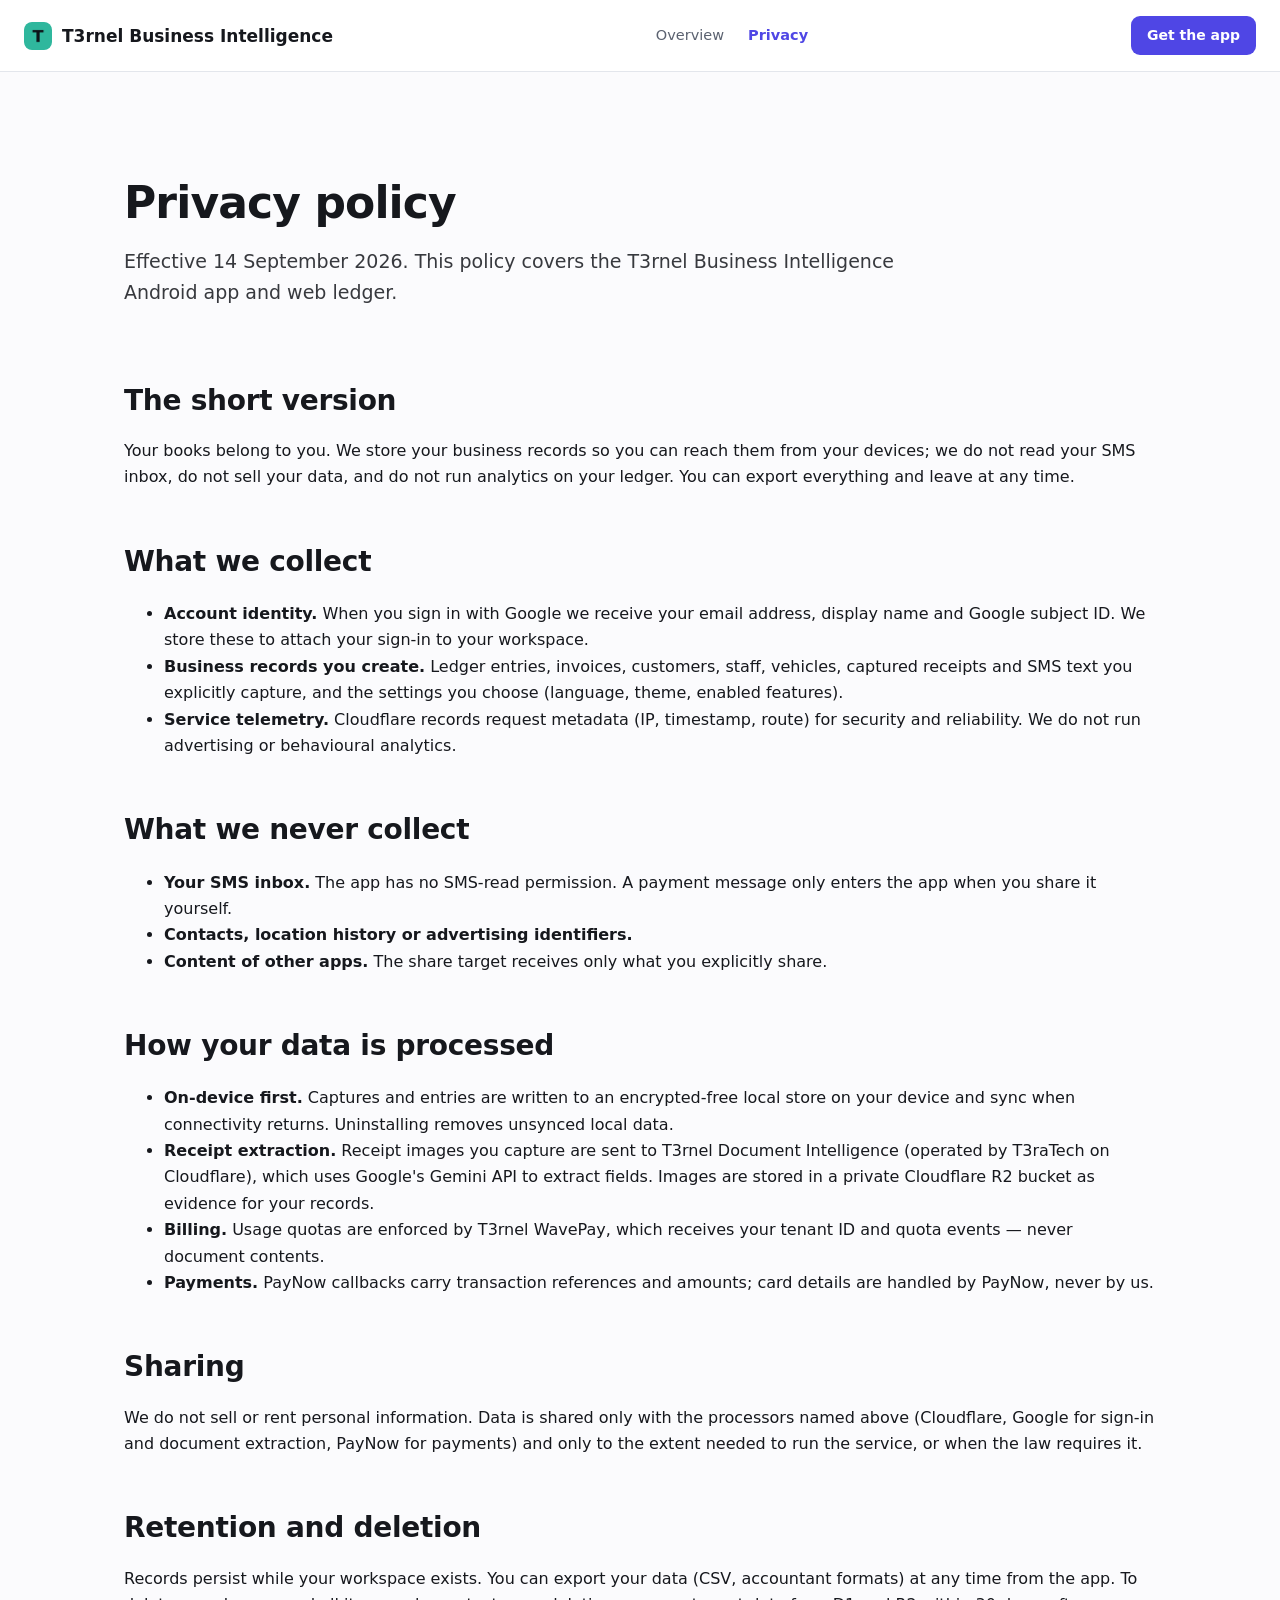
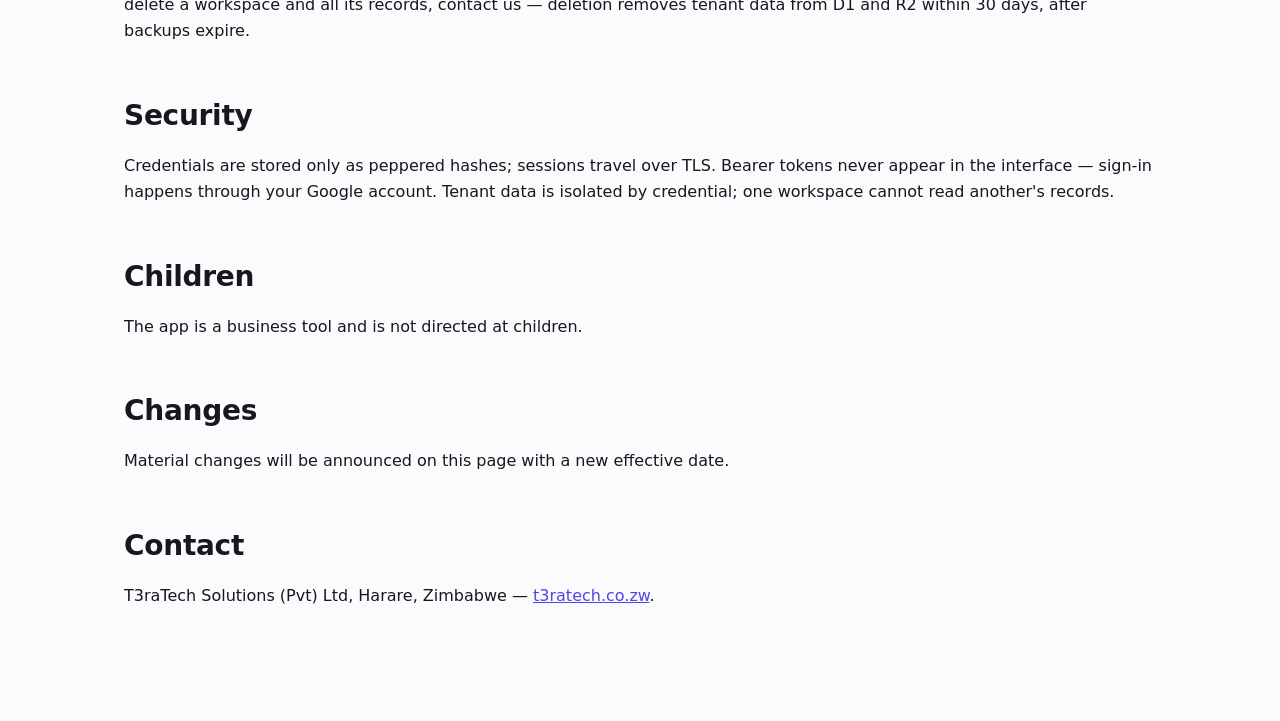
==== privacy.html @ 6ffb3356 "origin: bi.t3ratech.co.zw canonical URLs" ====
<!doctype html>
<html lang="en">
<head>
<meta charset="utf-8">
<meta name="viewport" content="width=device-width, initial-scale=1">
<title>Privacy — T3rnel Business Intelligence</title>
<meta name="description" content="Privacy policy for T3rnel Business Intelligence: what we collect, what we never collect, and where your data lives.">
<link rel="canonical" href="https://bi.t3ratech.co.zw/privacy.html">
<link rel="stylesheet" href="assets/style.css">
<link rel="icon" href="assets/screens/icon-512.png">
</head>
<body>
<a class="skip" href="#main">Skip to content</a>
<header class="site">
  <a class="brand" href="index.html"><img src="assets/screens/icon-512.png" alt="" width="28" height="28" style="border-radius:8px"> T3rnel Business Intelligence</a>
  <nav aria-label="Primary">
    <a href="index.html">Overview</a>
    <a href="privacy.html" aria-current="page">Privacy</a>
  </nav>
  <a class="store-cta" href="index.html#get">Get the app</a>
</header>
<main id="main">
<section class="hero">
  <h1>Privacy policy</h1>
  <p class="lead">Effective 14 September 2026. This policy covers the T3rnel Business Intelligence Android app and web ledger.</p>
</section>

<section>
  <h2>The short version</h2>
  <p>Your books belong to you. We store your business records so you can reach them from your devices; we do not read your SMS inbox, do not sell your data, and do not run analytics on your ledger. You can export everything and leave at any time.</p>
</section>

<section>
  <h2>What we collect</h2>
  <ul>
    <li><strong>Account identity.</strong> When you sign in with Google we receive your email address, display name and Google subject ID. We store these to attach your sign-in to your workspace.</li>
    <li><strong>Business records you create.</strong> Ledger entries, invoices, customers, staff, vehicles, captured receipts and SMS text you explicitly capture, and the settings you choose (language, theme, enabled features).</li>
    <li><strong>Service telemetry.</strong> Cloudflare records request metadata (IP, timestamp, route) for security and reliability. We do not run advertising or behavioural analytics.</li>
  </ul>
</section>

<section>
  <h2>What we never collect</h2>
  <ul>
    <li><strong>Your SMS inbox.</strong> The app has no SMS-read permission. A payment message only enters the app when you share it yourself.</li>
    <li><strong>Contacts, location history or advertising identifiers.</strong></li>
    <li><strong>Content of other apps.</strong> The share target receives only what you explicitly share.</li>
  </ul>
</section>

<section>
  <h2>How your data is processed</h2>
  <ul>
    <li><strong>On-device first.</strong> Captures and entries are written to an encrypted-free local store on your device and sync when connectivity returns. Uninstalling removes unsynced local data.</li>
    <li><strong>Receipt extraction.</strong> Receipt images you capture are sent to T3rnel Document Intelligence (operated by T3raTech on Cloudflare), which uses Google's Gemini API to extract fields. Images are stored in a private Cloudflare R2 bucket as evidence for your records.</li>
    <li><strong>Billing.</strong> Usage quotas are enforced by T3rnel WavePay, which receives your tenant ID and quota events — never document contents.</li>
    <li><strong>Payments.</strong> PayNow callbacks carry transaction references and amounts; card details are handled by PayNow, never by us.</li>
  </ul>
</section>

<section>
  <h2>Sharing</h2>
  <p>We do not sell or rent personal information. Data is shared only with the processors named above (Cloudflare, Google for sign-in and document extraction, PayNow for payments) and only to the extent needed to run the service, or when the law requires it.</p>
</section>

<section>
  <h2>Retention and deletion</h2>
  <p>Records persist while your workspace exists. You can export your data (CSV, accountant formats) at any time from the app. To delete a workspace and all its records, contact us — deletion removes tenant data from D1 and R2 within 30 days, after backups expire.</p>
</section>

<section>
  <h2>Security</h2>
  <p>Credentials are stored only as peppered hashes; sessions travel over TLS. Bearer tokens never appear in the interface — sign-in happens through your Google account. Tenant data is isolated by credential; one workspace cannot read another's records.</p>
</section>

<section>
  <h2>Children</h2>
  <p>The app is a business tool and is not directed at children.</p>
</section>

<section>
  <h2>Changes</h2>
  <p>Material changes will be announced on this page with a new effective date.</p>
</section>

<section>
  <h2>Contact</h2>
  <p>T3raTech Solutions (Pvt) Ltd, Harare, Zimbabwe — <a href="https://t3ratech.co.zw">t3ratech.co.zw</a>.</p>
</section>
</main>
</body>
</html>
---- assets/style.css ----
:root{
  --bg:#fbfbfd; --panel:#fff; --ink:#16181d; --muted:#5b6270; --line:#e3e6ec;
  --accent:#4f46e5; --accent-ink:#fff; --good:#0f7b4f; --code:#f4f5f8;
}
@media (prefers-color-scheme:dark){
  :root{ --bg:#0d0f14; --panel:#14171e; --ink:#eceef3; --muted:#9aa3b2; --line:#242833;
         --accent:#8b85ff; --accent-ink:#0d0f14; --good:#4ade80; --code:#1a1e27; }
}
*{box-sizing:border-box}
body{margin:0;background:var(--bg);color:var(--ink);
  font:16px/1.65 ui-sans-serif,system-ui,-apple-system,"Segoe UI",Roboto,Helvetica,Arial,sans-serif;
  -webkit-font-smoothing:antialiased}
.skip{position:absolute;left:-9999px}
.skip:focus{left:8px;top:8px;background:var(--accent);color:var(--accent-ink);padding:8px 12px;border-radius:8px;z-index:10}
header.site{display:flex;flex-wrap:wrap;gap:12px 18px;align-items:center;justify-content:space-between;
  padding:16px 24px;border-bottom:1px solid var(--line);background:var(--panel);position:sticky;top:0;z-index:5}
.brand{display:flex;align-items:center;gap:10px;font-weight:650;color:var(--ink);text-decoration:none;font-size:17px}
.store-cta{display:inline-block;background:var(--accent);color:var(--accent-ink);text-decoration:none;
  padding:8px 16px;border-radius:9px;font-weight:600;font-size:14px;white-space:nowrap}
.store-cta:hover{filter:brightness(1.08)}
select.store-cta{cursor:pointer;appearance:none;-webkit-appearance:none;background-image:url("data:image/svg+xml,%3Csvg xmlns='http://www.w3.org/2000/svg' width='12' height='12' viewBox='0 0 12 12'%3E%3Cpath fill='%23fff' d='M1 4h10L6 9 1 4z'/%3E%3C/svg%3E");background-repeat:no-repeat;background-position:right 12px center;padding-right:34px;border:none}
select.store-cta option{background:var(--panel);color:var(--ink)}
.mark{display:grid;place-items:center;width:28px;height:28px;border-radius:8px;background:var(--accent);color:var(--accent-ink);font-size:13px;font-weight:700}
header nav{display:flex;flex-wrap:wrap;gap:4px}
header nav a{color:var(--muted);text-decoration:none;padding:6px 10px;border-radius:8px;font-size:14.5px}
header nav a:hover{background:var(--code);color:var(--ink)}
header nav a[aria-current=page]{color:var(--accent);font-weight:600}
main{max-width:1080px;margin:0 auto;padding:8px 24px 64px}
section{margin:48px 0}
h1{font-size:clamp(28px,4.5vw,44px);line-height:1.15;letter-spacing:-.02em;margin:.4em 0}
h2{font-size:clamp(21px,2.6vw,28px);letter-spacing:-.01em;margin:1.6em 0 .5em}
h3{font-size:18px;margin:1.4em 0 .4em}
p{margin:.7em 0}
a{color:var(--accent)}
.lead{font-size:18px;color:var(--muted);max-width:70ch}
.fine{font-size:13.5px;color:var(--muted)}
.muted{color:var(--muted);font-size:13px;white-space:nowrap}
.eyebrow{font-size:13px;letter-spacing:.08em;text-transform:uppercase;color:var(--muted);margin-bottom:0}
.hero{padding:32px 0 8px}
.hero .lead{font-size:19px;color:var(--ink);opacity:.85}
.cta{display:flex;gap:12px;flex-wrap:wrap;margin-top:24px}
.button{display:inline-block;background:var(--accent);color:var(--accent-ink);text-decoration:none;
  padding:11px 20px;border-radius:10px;font-weight:600}
.button.ghost{background:transparent;color:var(--accent);border:1px solid var(--line)}
.cols{display:grid;gap:24px;grid-template-columns:repeat(auto-fit,minmax(260px,1fr))}
.grid{display:grid;gap:14px;grid-template-columns:repeat(auto-fit,minmax(260px,1fr))}
.tile{display:block;background:var(--panel);border:1px solid var(--line);border-radius:14px;padding:18px;text-decoration:none;color:var(--ink)}
.tile:hover{border-color:var(--accent)}
.tile h3{margin:0 0 6px}
.tile p{margin:0;color:var(--muted);font-size:14.5px}
.feature{background:var(--panel);border:1px solid var(--line);border-radius:14px;padding:22px 24px;margin:20px 0}
.feature ul{padding-left:20px}
.feature li{margin:.45em 0}
.tools{margin-top:14px;padding-top:12px;border-top:1px solid var(--line);font-size:13px;color:var(--muted)}
.tools span{text-transform:uppercase;letter-spacing:.07em;margin-right:8px}
code{background:var(--code);padding:1px 6px;border-radius:6px;font-size:.88em;
  font-family:ui-monospace,SFMono-Regular,Menlo,Consolas,monospace}
pre{background:var(--code);border:1px solid var(--line);border-radius:12px;padding:16px;overflow-x:auto}
pre code{background:none;padding:0}
table{width:100%;border-collapse:collapse;margin:14px 0;font-size:14.5px}
th,td{text-align:left;padding:9px 12px;border-bottom:1px solid var(--line);vertical-align:top}
thead th{font-size:13px;text-transform:uppercase;letter-spacing:.05em;color:var(--muted)}
tbody th{font-weight:550}
.scroll{overflow-x:auto;-webkit-overflow-scrolling:touch}
.compare{min-width:760px}
.compare .us{background:color-mix(in srgb,var(--accent) 9%,transparent);font-weight:600}
.keys kbd{background:var(--code);border:1px solid var(--line);border-bottom-width:2px;border-radius:6px;
  padding:2px 8px;font-family:ui-monospace,monospace;font-size:13px;white-space:nowrap}
.callout{background:var(--panel);border:1px solid var(--line);border-left:3px solid var(--accent);
  border-radius:12px;padding:20px 24px}
.callout h2,.callout h3{margin-top:0}
.toolgrid{display:flex;flex-wrap:wrap;gap:7px;margin:16px 0}
.toolgrid code{font-size:12.5px;padding:4px 9px}
.tiers{display:grid;gap:18px;grid-template-columns:repeat(auto-fit,minmax(280px,1fr));margin-top:24px}
.tier{background:var(--panel);border:1px solid var(--line);border-radius:16px;padding:24px}
.tier.featured{border-color:var(--accent);box-shadow:0 0 0 1px var(--accent)}
.tier h2{margin-top:0}
.price{font-size:32px;font-weight:700;margin:.2em 0}
.price span{font-size:15px;font-weight:400;color:var(--muted)}
.tier ul{padding-left:20px}
.tier li{margin:.35em 0}
.release{background:var(--panel);border:1px solid var(--line);border-radius:14px;padding:22px 24px}
.release h2{margin-top:0}
/* The newest release carries a small "current" tag, so a reader can tell at a glance
   which version they are running rather than inferring it from the dates. */
.release h2 .tag{display:inline-block;margin-left:8px;padding:2px 9px;border-radius:999px;
  background:var(--accent);color:var(--accent-ink);font-size:11px;font-weight:600;
  letter-spacing:.04em;text-transform:uppercase;vertical-align:middle}
.date{font-size:14px;font-weight:400;color:var(--muted);margin-left:10px}
footer.site{border-top:1px solid var(--line);padding:28px 24px 48px;color:var(--muted);
  max-width:1080px;margin:0 auto;font-size:14px}
footer.site a{color:var(--muted)}
@media (max-width:620px){ header.site{position:static} .compare{min-width:640px} }
/* BI additions */
img.shot{width:100%;border:1px solid var(--line);border-radius:12px;display:block}
.site-footer{margin-top:64px;padding-top:24px;border-top:1px solid var(--line)}
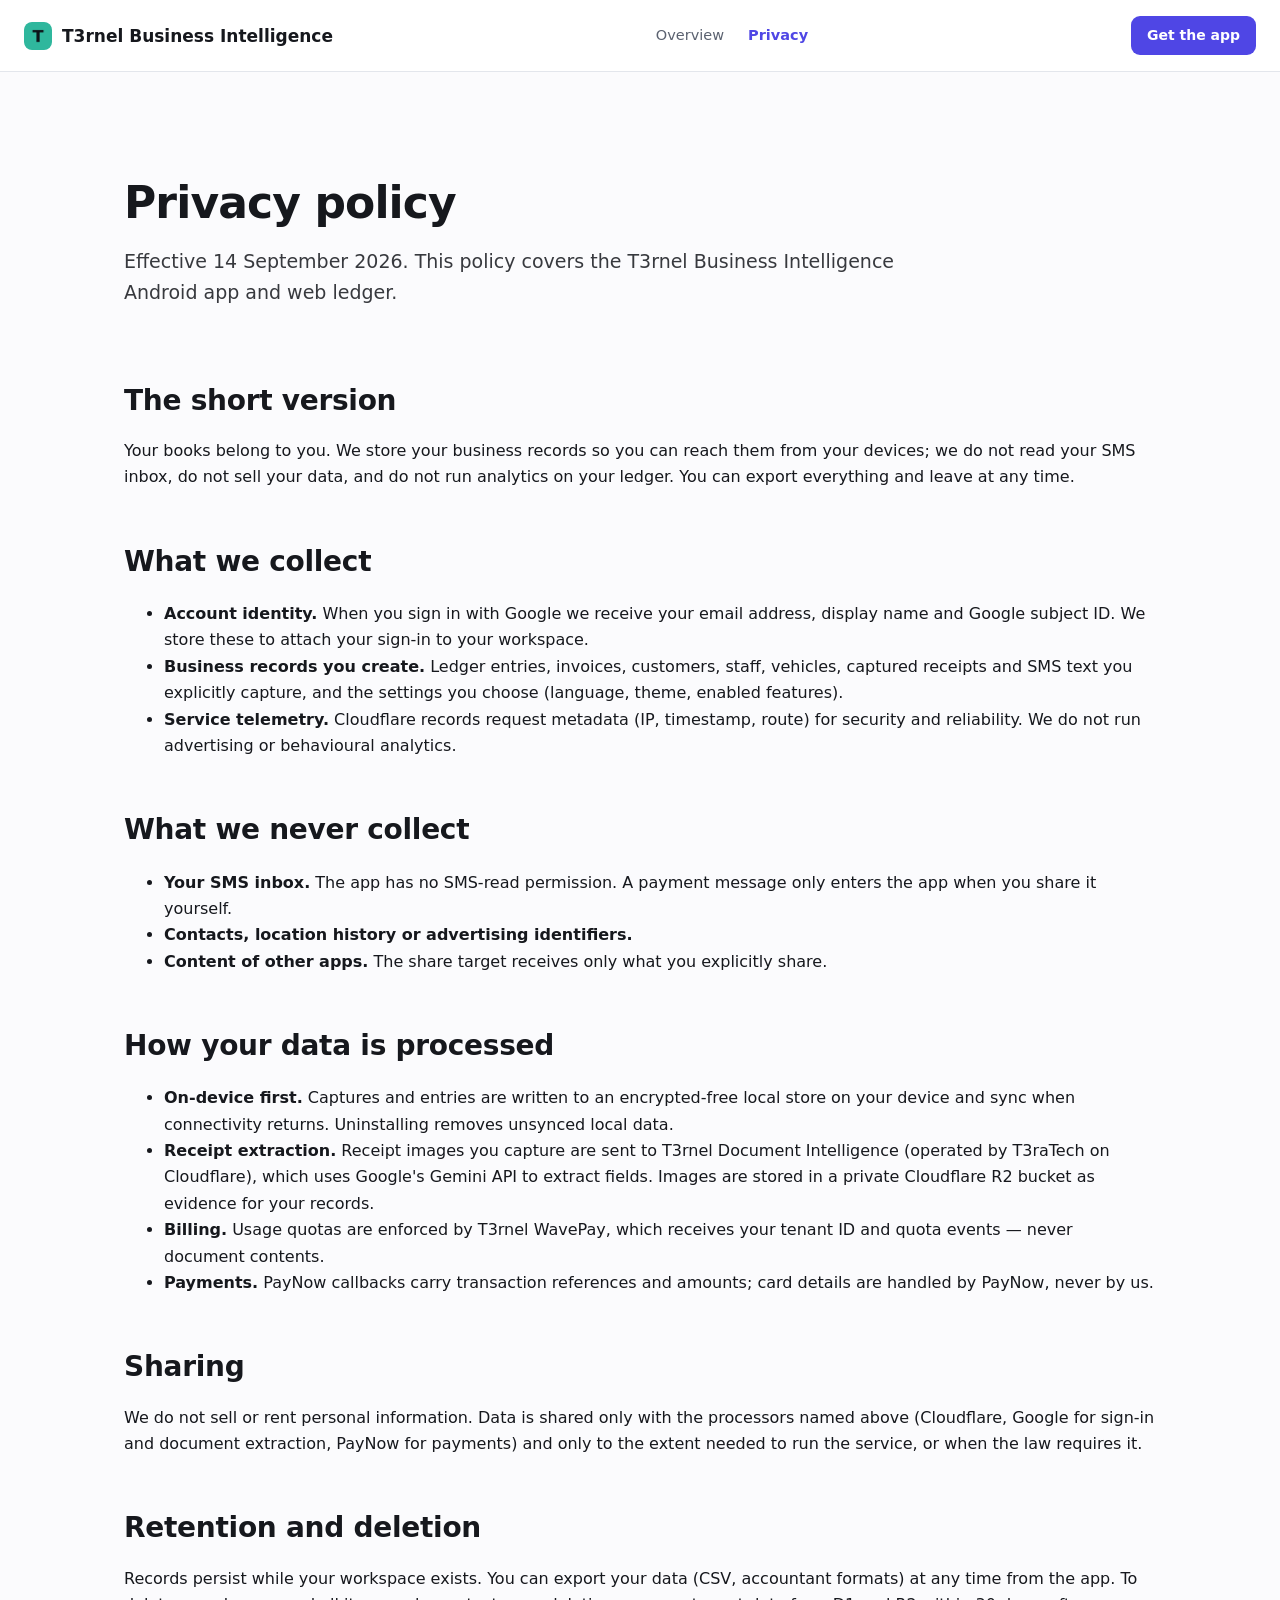
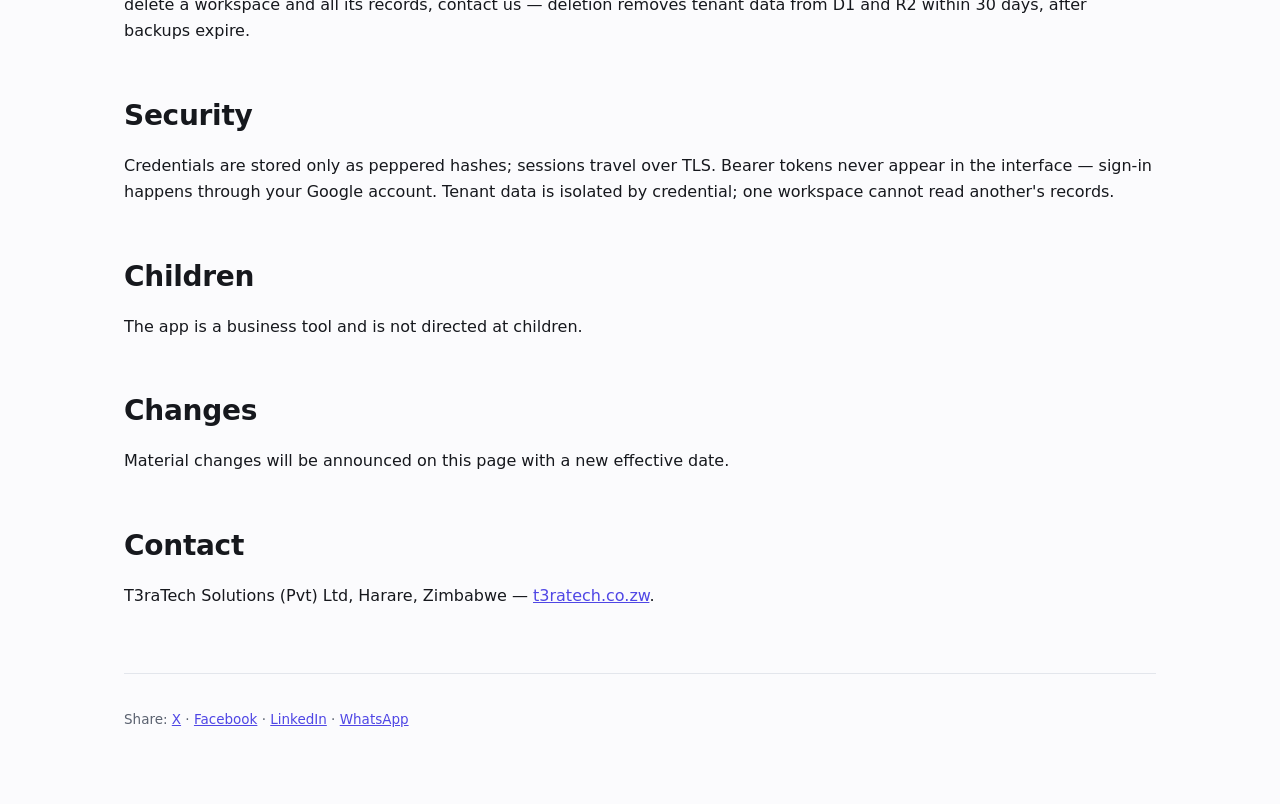
==== commit fc3f5e2d: "SEO: og/twitter tags on privacy page, share links on both pages" ====
--- a/privacy.html
+++ b/privacy.html
@@ -6,8 +6,17 @@
 <title>Privacy — T3rnel Business Intelligence</title>
 <meta name="description" content="Privacy policy for T3rnel Business Intelligence: what we collect, what we never collect, and where your data lives.">
 <link rel="canonical" href="https://bi.t3ratech.co.zw/privacy.html">
+<meta property="og:type" content="website">
+<meta property="og:site_name" content="T3rnel Business Intelligence">
+<meta property="og:title" content="Privacy — T3rnel Business Intelligence">
+<meta property="og:description" content="Privacy policy for T3rnel Business Intelligence: what we collect, what we never collect, and where your data lives.">
+<meta property="og:url" content="https://bi.t3ratech.co.zw/privacy.html">
+<meta property="og:image" content="https://bi.t3ratech.co.zw/assets/screens/feature-graphic-1024x500.png">
+<meta name="twitter:card" content="summary_large_image">
 <link rel="stylesheet" href="assets/style.css">
 <link rel="icon" href="assets/screens/icon-512.png">
+<script async src="https://www.googletagmanager.com/gtag/js?id=G-NBFP6LVCZTE"></script>
+<script>window.dataLayer=window.dataLayer||[];function gtag(){dataLayer.push(arguments);}gtag("js",new Date());gtag("config","G-NBFP6LVCZTE",{anonymize_ip:true});</script>
 </head>
 <body>
 <a class="skip" href="#main">Skip to content</a>
@@ -87,6 +96,9 @@
   <h2>Contact</h2>
   <p>T3raTech Solutions (Pvt) Ltd, Harare, Zimbabwe — <a href="https://t3ratech.co.zw">t3ratech.co.zw</a>.</p>
 </section>
+<footer class="site-footer">
+  <p class="fine share">Share: <a href="https://x.com/intent/post?url=https%3A%2F%2Fbi.t3ratech.co.zw%2Fprivacy.html&text=T3rnel%20Business%20Intelligence%20%E2%80%94%20privacy%20policy" rel="noopener">X</a> · <a href="https://www.facebook.com/sharer/sharer.php?u=https%3A%2F%2Fbi.t3ratech.co.zw%2Fprivacy.html" rel="noopener">Facebook</a> · <a href="https://www.linkedin.com/sharing/share-offsite/?url=https%3A%2F%2Fbi.t3ratech.co.zw%2Fprivacy.html" rel="noopener">LinkedIn</a> · <a href="https://wa.me/?text=T3rnel%20Business%20Intelligence%20%E2%80%94%20privacy%20policy%20https%3A%2F%2Fbi.t3ratech.co.zw%2Fprivacy.html" rel="noopener">WhatsApp</a></p>
+</footer>
 </main>
 </body>
 </html>
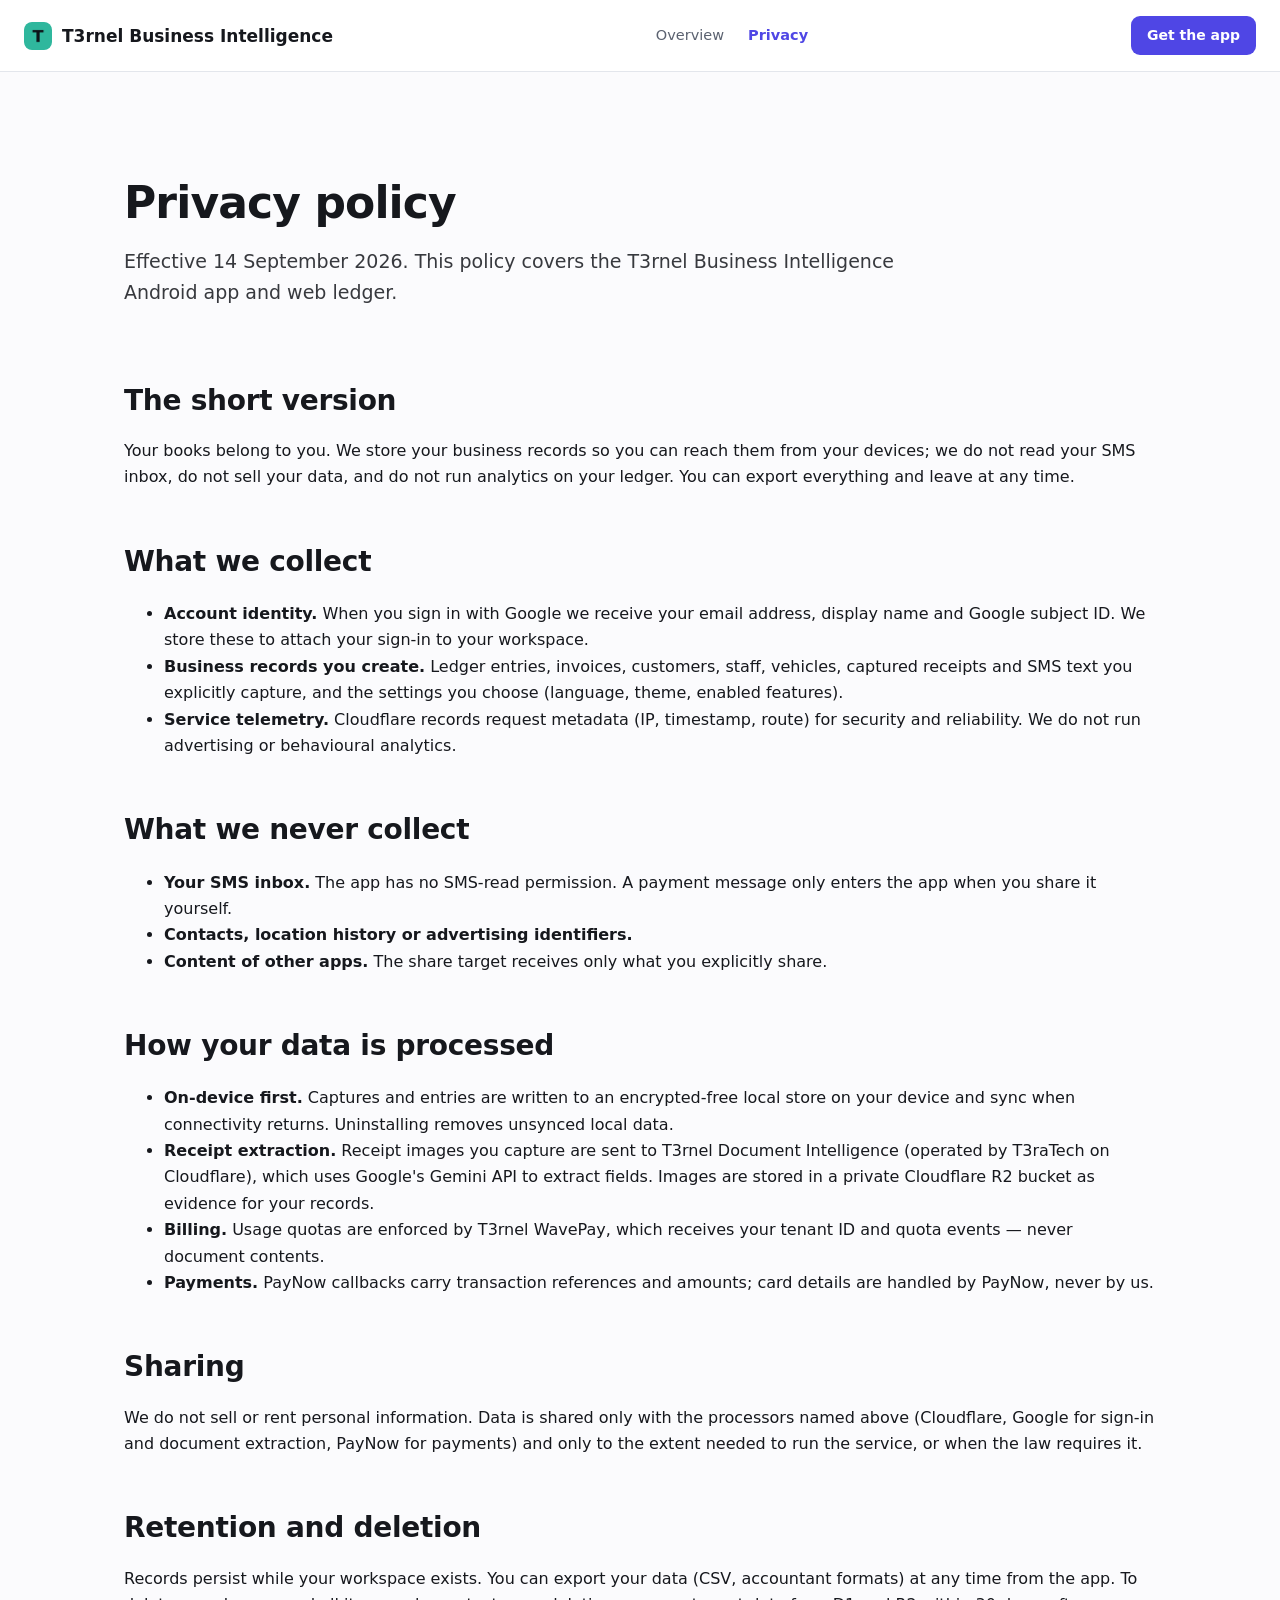
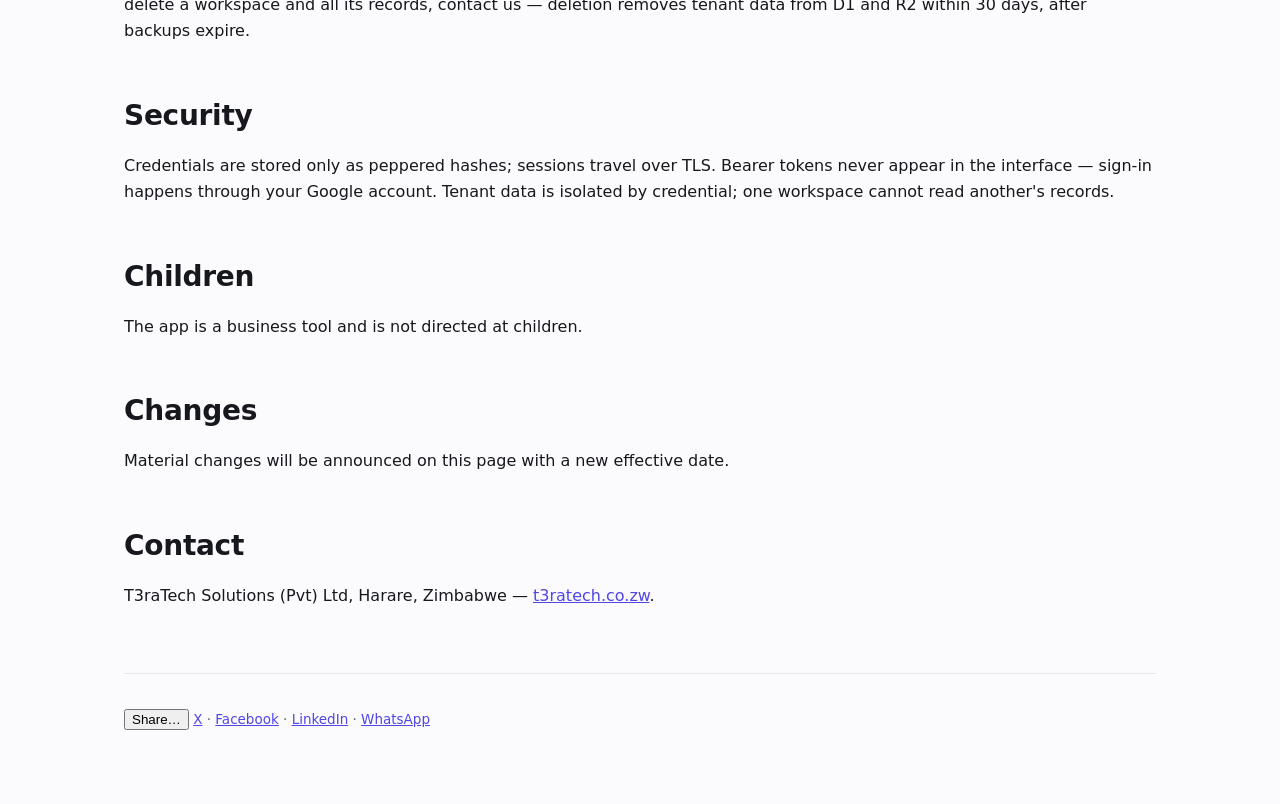
==== commit f5051a12: "Native share button (Web Share API) on both pages" ====
--- a/privacy.html
+++ b/privacy.html
@@ -15,8 +15,8 @@
 <meta name="twitter:card" content="summary_large_image">
 <link rel="stylesheet" href="assets/style.css">
 <link rel="icon" href="assets/screens/icon-512.png">
-<script async src="https://www.googletagmanager.com/gtag/js?id=G-NBFP6LVCZTE"></script>
-<script>window.dataLayer=window.dataLayer||[];function gtag(){dataLayer.push(arguments);}gtag("js",new Date());gtag("config","G-NBFP6LVCZTE",{anonymize_ip:true});</script>
+<script async src="https://www.googletagmanager.com/gtag/js?id=G-NBFP6LVCZT"></script>
+<script>window.dataLayer=window.dataLayer||[];function gtag(){dataLayer.push(arguments);}gtag("js",new Date());gtag("config","G-NBFP6LVCZT",{anonymize_ip:true});</script>
 </head>
 <body>
 <a class="skip" href="#main">Skip to content</a>
@@ -97,8 +97,9 @@
   <p>T3raTech Solutions (Pvt) Ltd, Harare, Zimbabwe — <a href="https://t3ratech.co.zw">t3ratech.co.zw</a>.</p>
 </section>
 <footer class="site-footer">
-  <p class="fine share">Share: <a href="https://x.com/intent/post?url=https%3A%2F%2Fbi.t3ratech.co.zw%2Fprivacy.html&text=T3rnel%20Business%20Intelligence%20%E2%80%94%20privacy%20policy" rel="noopener">X</a> · <a href="https://www.facebook.com/sharer/sharer.php?u=https%3A%2F%2Fbi.t3ratech.co.zw%2Fprivacy.html" rel="noopener">Facebook</a> · <a href="https://www.linkedin.com/sharing/share-offsite/?url=https%3A%2F%2Fbi.t3ratech.co.zw%2Fprivacy.html" rel="noopener">LinkedIn</a> · <a href="https://wa.me/?text=T3rnel%20Business%20Intelligence%20%E2%80%94%20privacy%20policy%20https%3A%2F%2Fbi.t3ratech.co.zw%2Fprivacy.html" rel="noopener">WhatsApp</a></p>
+  <p class="fine share"><button data-share type="button">Share…</button> <a href="https://x.com/intent/post?url=https%3A%2F%2Fbi.t3ratech.co.zw%2Fprivacy.html&text=T3rnel%20Business%20Intelligence%20%E2%80%94%20privacy%20policy" rel="noopener">X</a> · <a href="https://www.facebook.com/sharer/sharer.php?u=https%3A%2F%2Fbi.t3ratech.co.zw%2Fprivacy.html" rel="noopener">Facebook</a> · <a href="https://www.linkedin.com/sharing/share-offsite/?url=https%3A%2F%2Fbi.t3ratech.co.zw%2Fprivacy.html" rel="noopener">LinkedIn</a> · <a href="https://wa.me/?text=T3rnel%20Business%20Intelligence%20%E2%80%94%20privacy%20policy%20https%3A%2F%2Fbi.t3ratech.co.zw%2Fprivacy.html" rel="noopener">WhatsApp</a></p>
 </footer>
 </main>
+<script src="share.js" defer></script>
 </body>
 </html>
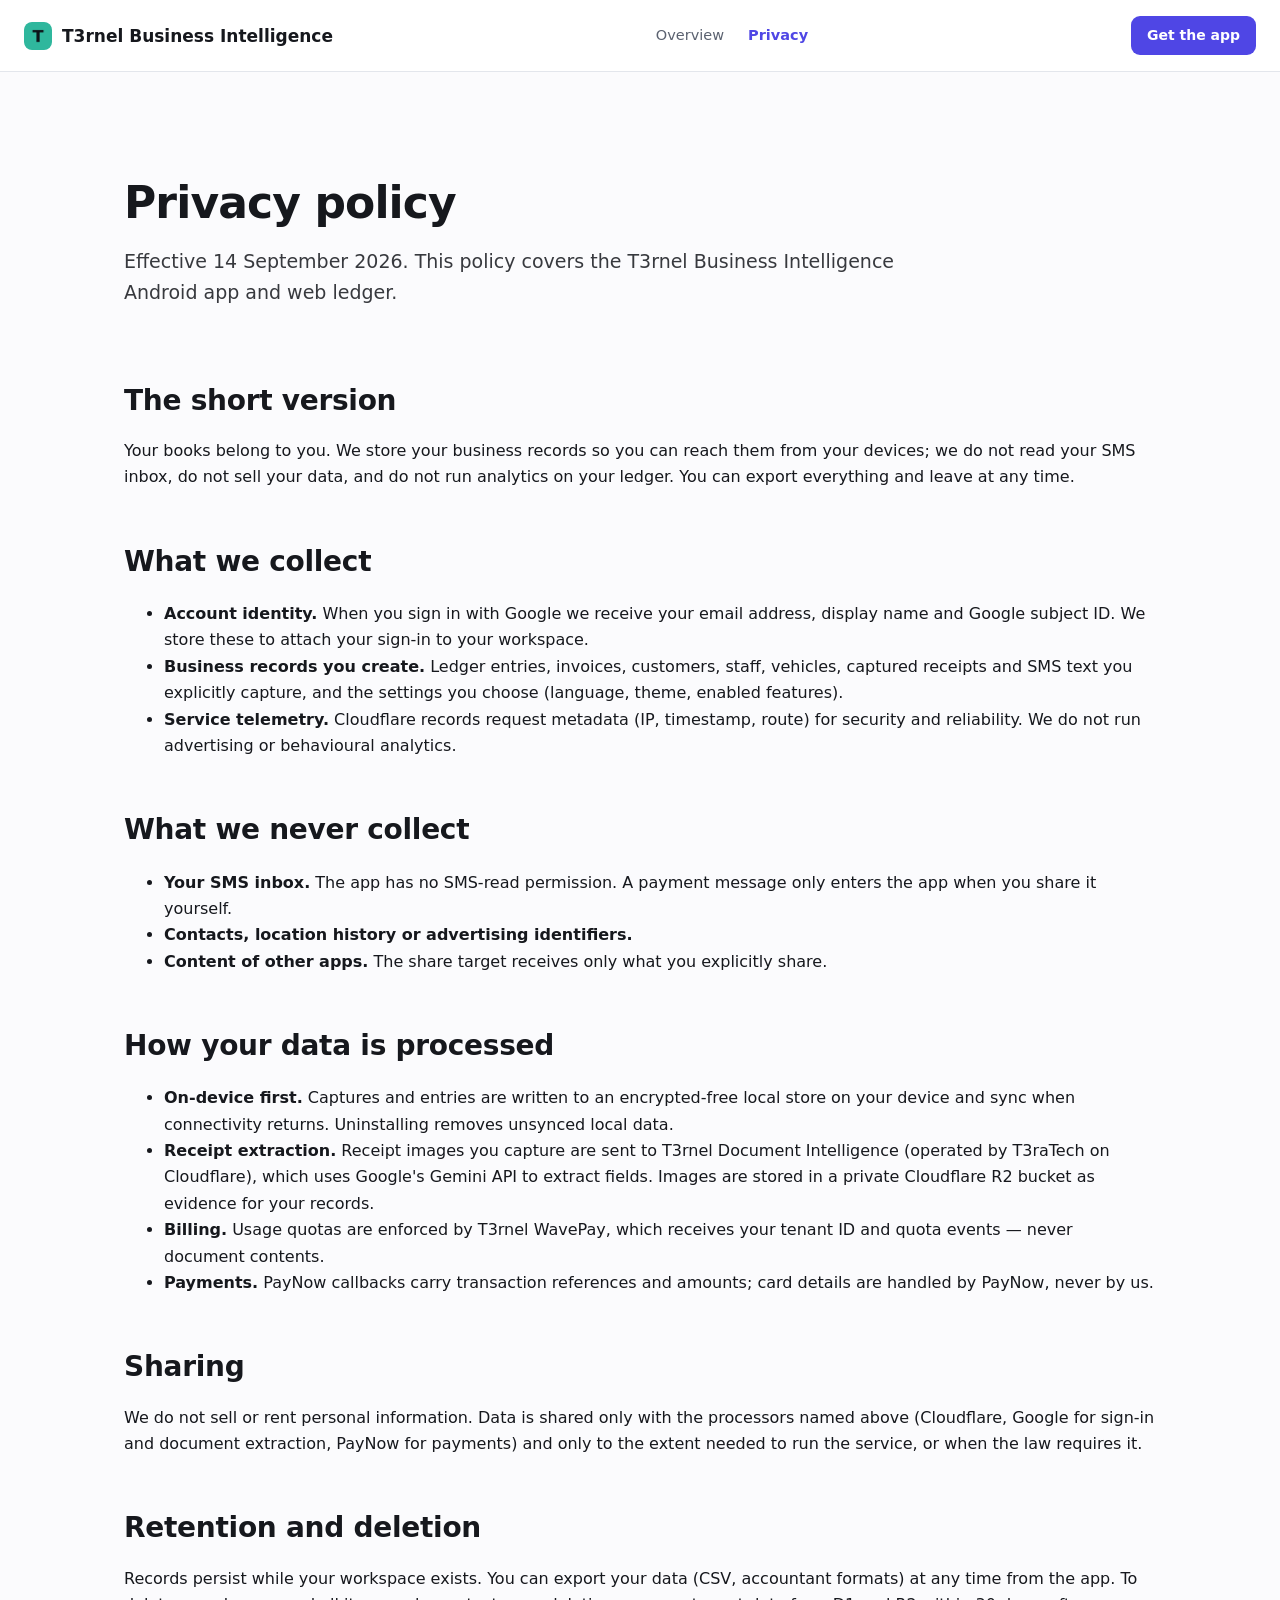
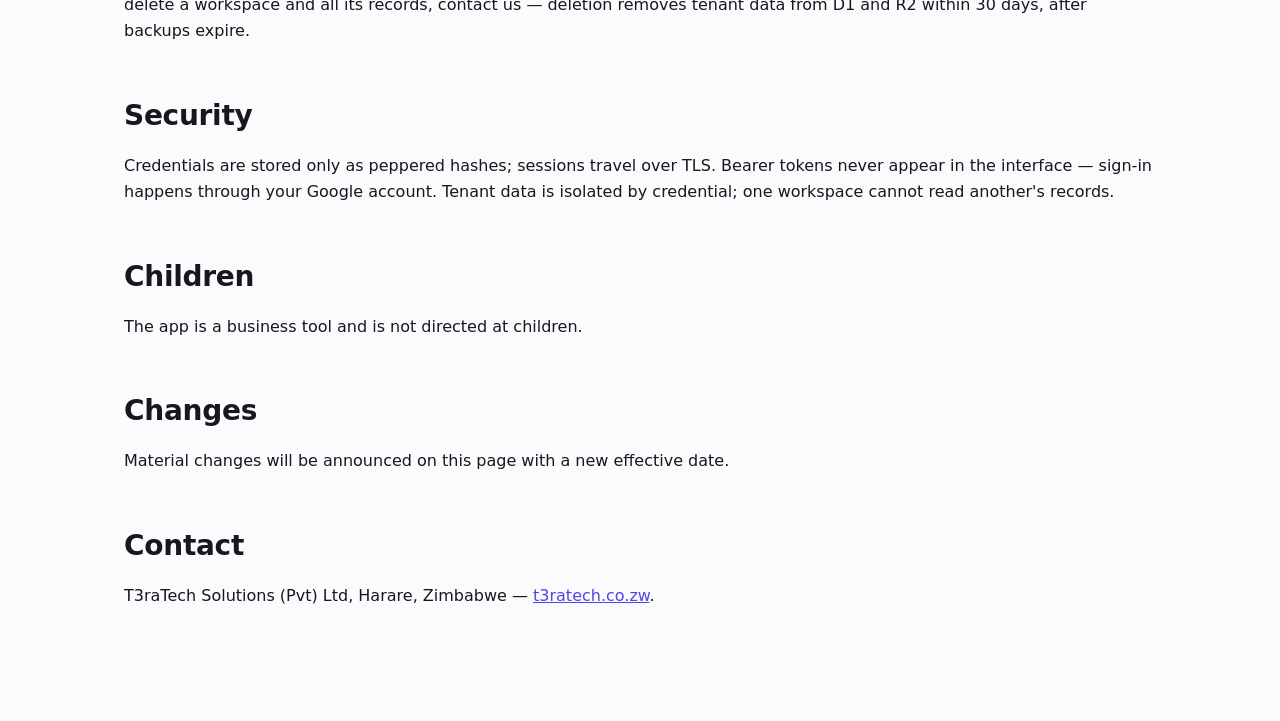
==== commit 1db1dc6d: "agent-first surfaces + canonical fix: own-origin URLs, AGENTS.md, agent card, llms.txt - Canonicals/" ====
--- a/privacy.html
+++ b/privacy.html
@@ -6,17 +6,8 @@
 <title>Privacy — T3rnel Business Intelligence</title>
 <meta name="description" content="Privacy policy for T3rnel Business Intelligence: what we collect, what we never collect, and where your data lives.">
 <link rel="canonical" href="https://bi.t3ratech.co.zw/privacy.html">
-<meta property="og:type" content="website">
-<meta property="og:site_name" content="T3rnel Business Intelligence">
-<meta property="og:title" content="Privacy — T3rnel Business Intelligence">
-<meta property="og:description" content="Privacy policy for T3rnel Business Intelligence: what we collect, what we never collect, and where your data lives.">
-<meta property="og:url" content="https://bi.t3ratech.co.zw/privacy.html">
-<meta property="og:image" content="https://bi.t3ratech.co.zw/assets/screens/feature-graphic-1024x500.png">
-<meta name="twitter:card" content="summary_large_image">
 <link rel="stylesheet" href="assets/style.css">
 <link rel="icon" href="assets/screens/icon-512.png">
-<script async src="https://www.googletagmanager.com/gtag/js?id=G-NBFP6LVCZT"></script>
-<script>window.dataLayer=window.dataLayer||[];function gtag(){dataLayer.push(arguments);}gtag("js",new Date());gtag("config","G-NBFP6LVCZT",{anonymize_ip:true});</script>
 </head>
 <body>
 <a class="skip" href="#main">Skip to content</a>
@@ -96,10 +87,6 @@
   <h2>Contact</h2>
   <p>T3raTech Solutions (Pvt) Ltd, Harare, Zimbabwe — <a href="https://t3ratech.co.zw">t3ratech.co.zw</a>.</p>
 </section>
-<footer class="site-footer">
-  <p class="fine share"><button data-share type="button">Share…</button> <a href="https://x.com/intent/post?url=https%3A%2F%2Fbi.t3ratech.co.zw%2Fprivacy.html&text=T3rnel%20Business%20Intelligence%20%E2%80%94%20privacy%20policy" rel="noopener">X</a> · <a href="https://www.facebook.com/sharer/sharer.php?u=https%3A%2F%2Fbi.t3ratech.co.zw%2Fprivacy.html" rel="noopener">Facebook</a> · <a href="https://www.linkedin.com/sharing/share-offsite/?url=https%3A%2F%2Fbi.t3ratech.co.zw%2Fprivacy.html" rel="noopener">LinkedIn</a> · <a href="https://wa.me/?text=T3rnel%20Business%20Intelligence%20%E2%80%94%20privacy%20policy%20https%3A%2F%2Fbi.t3ratech.co.zw%2Fprivacy.html" rel="noopener">WhatsApp</a></p>
-</footer>
 </main>
-<script src="share.js" defer></script>
 </body>
 </html>
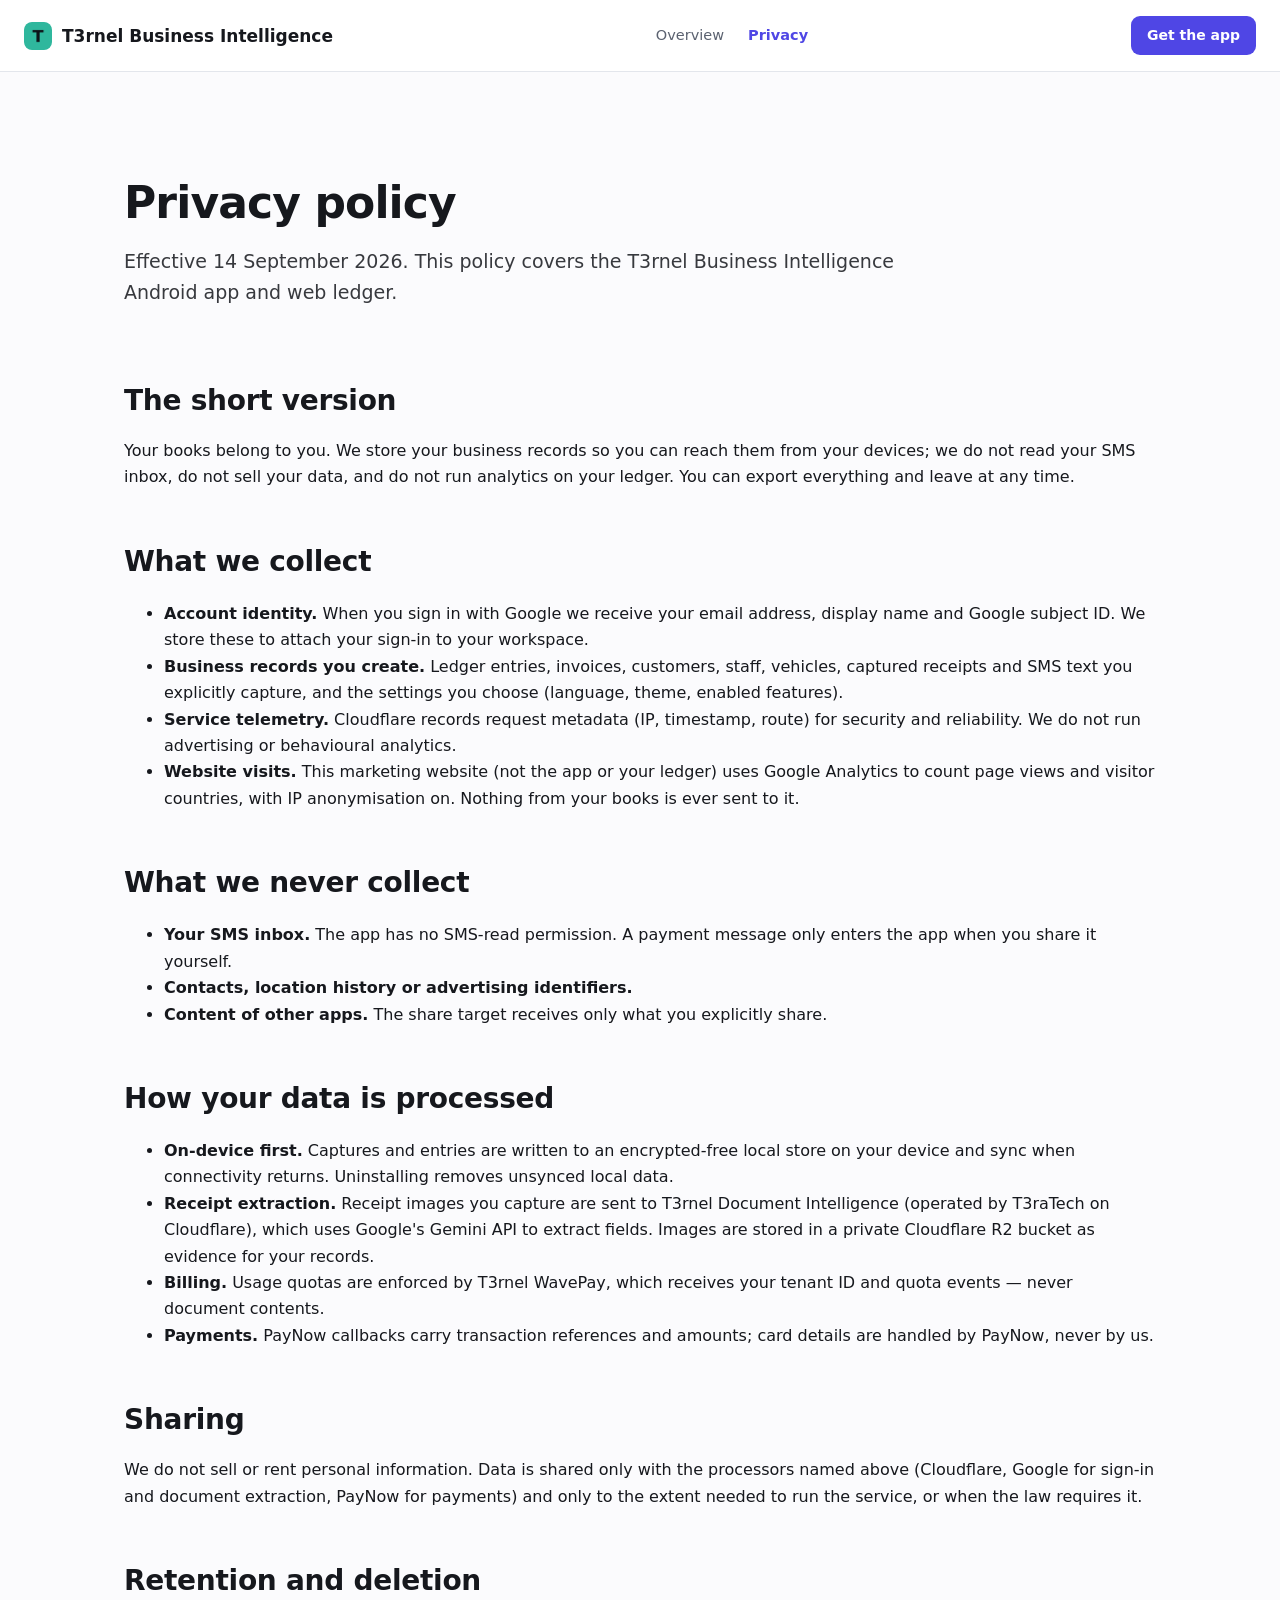
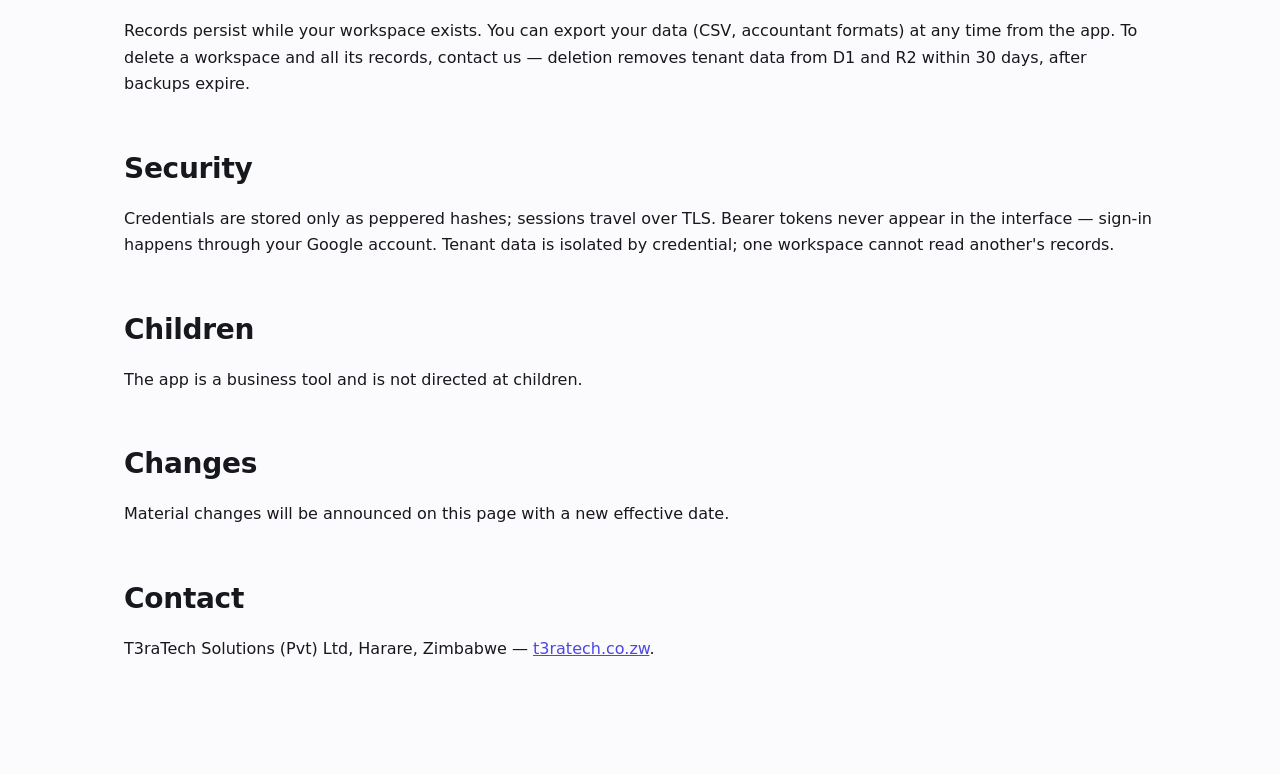
==== commit 632b5efa: "Add Google Analytics to the marketing site and disclose it in the privacy policy - index.html and pr" ====
--- a/privacy.html
+++ b/privacy.html
@@ -8,6 +8,8 @@
 <link rel="canonical" href="https://bi.t3ratech.co.zw/privacy.html">
 <link rel="stylesheet" href="assets/style.css">
 <link rel="icon" href="assets/screens/icon-512.png">
+<script async src="https://www.googletagmanager.com/gtag/js?id=G-NBFP6LVCZT"></script>
+<script>window.dataLayer=window.dataLayer||[];function gtag(){dataLayer.push(arguments)}gtag("js",new Date());gtag("config","G-NBFP6LVCZT",{anonymize_ip:true});</script>
 </head>
 <body>
 <a class="skip" href="#main">Skip to content</a>
@@ -36,6 +38,7 @@
     <li><strong>Account identity.</strong> When you sign in with Google we receive your email address, display name and Google subject ID. We store these to attach your sign-in to your workspace.</li>
     <li><strong>Business records you create.</strong> Ledger entries, invoices, customers, staff, vehicles, captured receipts and SMS text you explicitly capture, and the settings you choose (language, theme, enabled features).</li>
     <li><strong>Service telemetry.</strong> Cloudflare records request metadata (IP, timestamp, route) for security and reliability. We do not run advertising or behavioural analytics.</li>
+    <li><strong>Website visits.</strong> This marketing website (not the app or your ledger) uses Google Analytics to count page views and visitor countries, with IP anonymisation on. Nothing from your books is ever sent to it.</li>
   </ul>
 </section>
 
